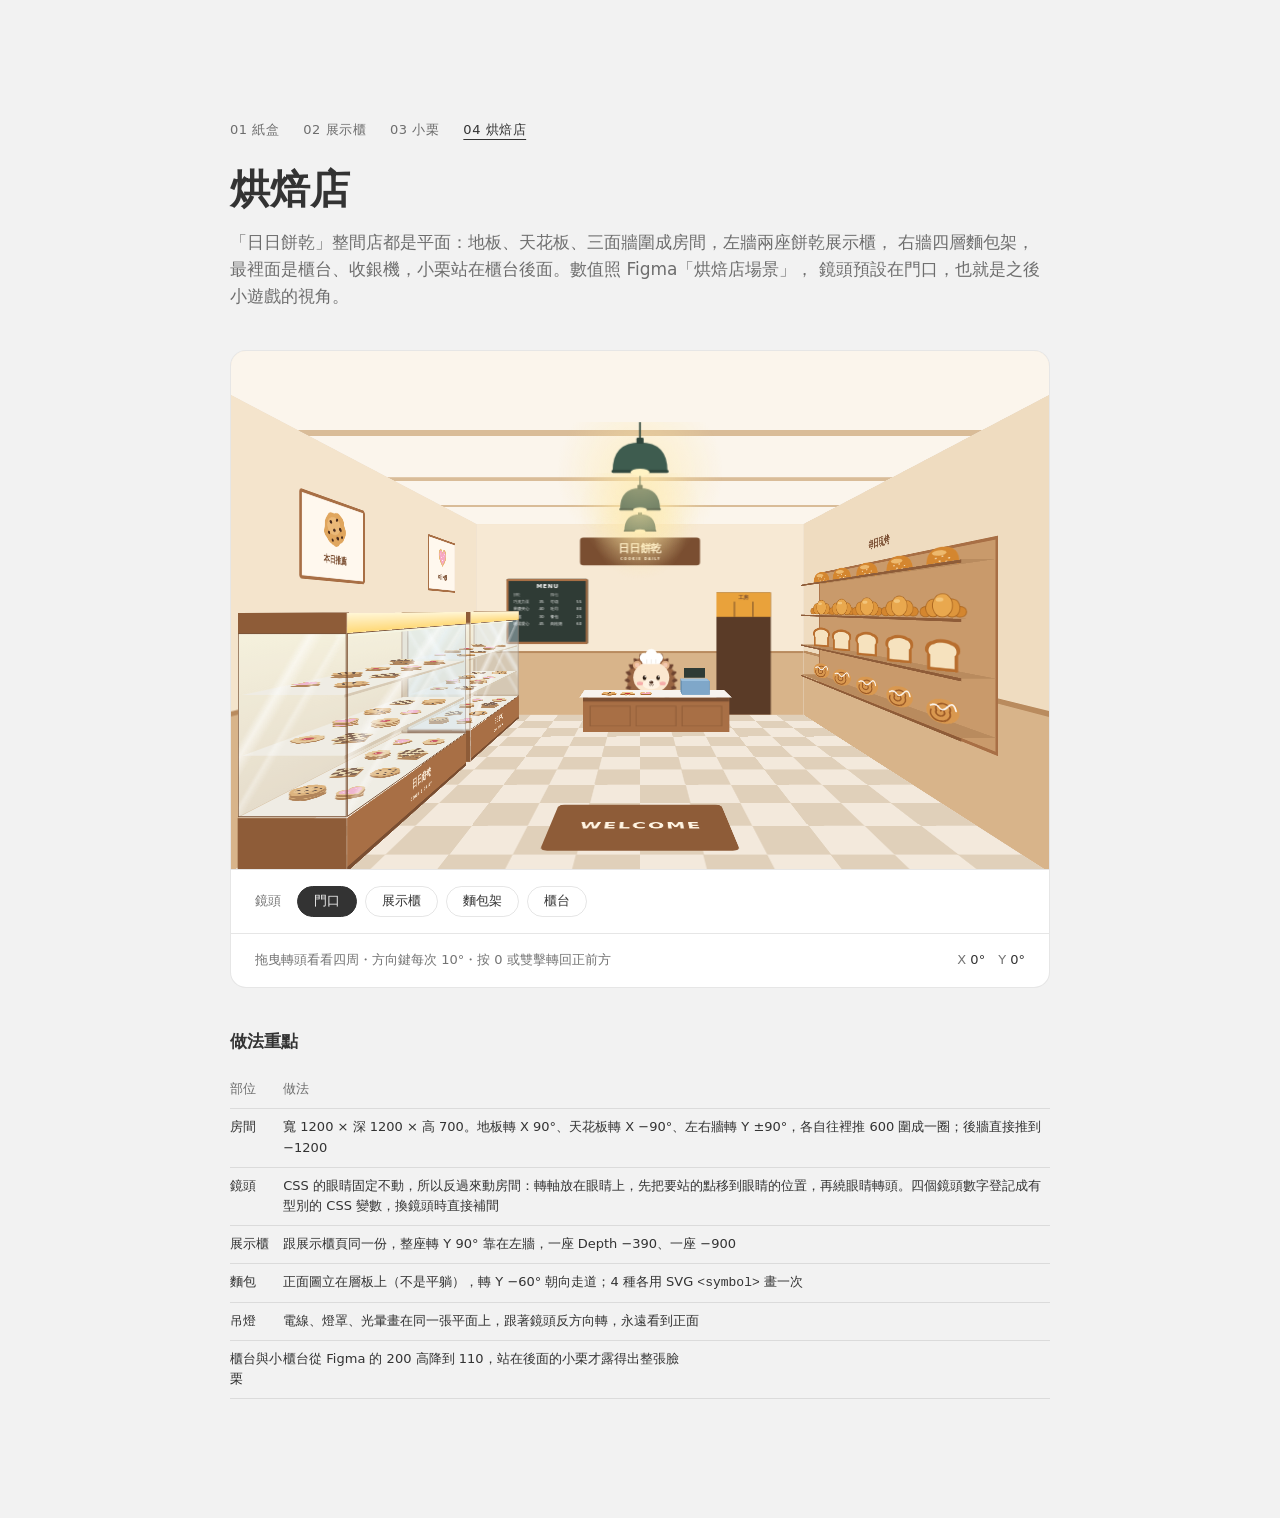
==== bakery.html @ 0f8b21fd "feat: 3D 實驗室第四個範例——烘焙店「日日餅乾」 整間店照 Figma「烘焙店場景」用平面圍成：左牆兩座餅乾展示櫃、右牆四層麵包架、 櫃台與收銀機，小栗站在櫃台後面。鏡頭可切換門口／展示櫃／麵" ====
<!doctype html>
<html lang="zh-Hant">
  <head>
    <meta charset="utf-8" />
    <meta name="viewport" content="width=device-width, initial-scale=1" />
    <meta name="robots" content="noindex" />
    <title>3D 實驗室｜烘焙店</title>
    <link rel="stylesheet" href="styles/tokens.css" />
    <link rel="stylesheet" href="styles/lab.css" />
    <link rel="stylesheet" href="styles/display-case.css" />
    <link rel="stylesheet" href="styles/hedgehog.css" />
    <link rel="stylesheet" href="styles/shop.css" />
    <!--
      順序有關係：props.js 準備好餅乾、麵包、展示櫃 → shop.js 蓋出整間店 →
      characters.js 把小栗長進櫃台後面的空殼 → rotate.js、controls.js 接手互動
    -->
    <script src="scripts/props.js" defer></script>
    <script src="scripts/shop.js" defer></script>
    <script src="scripts/characters.js" defer></script>
    <script src="scripts/rotate.js" defer></script>
    <script src="scripts/controls.js" defer></script>
  </head>
  <body>
    <main class="lab">
      <header>
        <nav class="lab__nav" aria-label="3D 實驗室範例">
          <a href="index.html">01 紙盒</a>
          <a href="display-case.html">02 展示櫃</a>
          <a href="hedgehog.html">03 小栗</a>
          <a href="bakery.html" aria-current="page">04 烘焙店</a>
        </nav>
        <h1 class="lab__title">烘焙店</h1>
        <p class="lab__lead">
          「日日餅乾」整間店都是平面：地板、天花板、三面牆圍成房間，左牆兩座餅乾展示櫃，
          右牆四層麵包架，最裡面是櫃台、收銀機，小栗站在櫃台後面。數值照 Figma「烘焙店場景」，
          鏡頭預設在門口，也就是之後小遊戲的視角。
        </p>
      </header>

      <section class="lab__demo" data-rotate-root>
        <div
          class="scene scene--shop"
          data-rotate-stage
          tabindex="0"
          role="group"
          aria-roledescription="3D 場景"
          aria-label="烘焙店日日餅乾 3D 場景"
          aria-describedby="shop-hint"
        >
          <div id="shop" class="shop" data-camera="door">
            <!-- 整間店由 scripts/shop.js 產生（遊戲頁共用同一份） -->
            <div class="shop__room" data-scene="bakery" data-rotate-target aria-hidden="true"></div>
          </div>
        </div>

        <div class="lab__controls">
          <div class="lab__control" role="group" aria-label="鏡頭" data-control="camera" data-control-target="#shop">
            <span class="lab__control-label" aria-hidden="true">鏡頭</span>
            <button type="button" data-value="door" aria-pressed="true">門口</button>
            <button type="button" data-value="cases" aria-pressed="false">展示櫃</button>
            <button type="button" data-value="bread" aria-pressed="false">麵包架</button>
            <button type="button" data-value="counter" aria-pressed="false">櫃台</button>
          </div>
        </div>

        <div class="lab__meta">
          <p id="shop-hint">拖曳轉頭看看四周・方向鍵每次 10°・按 0 或雙擊轉回正前方</p>
          <p class="lab__readout">X <output data-readout-x>0°</output>　Y <output data-readout-y>0°</output></p>
        </div>
      </section>

      <section class="lab__notes">
        <h2>做法重點</h2>
        <table>
          <thead>
            <tr><th>部位</th><th>做法</th></tr>
          </thead>
          <tbody>
            <tr><td>房間</td><td>寬 1200 × 深 1200 × 高 700。地板轉 X 90°、天花板轉 X −90°、左右牆轉 Y ±90°，各自往裡推 600 圍成一圈；後牆直接推到 −1200</td></tr>
            <tr><td>鏡頭</td><td>CSS 的眼睛固定不動，所以反過來動房間：轉軸放在眼睛上，先把要站的點移到眼睛的位置，再繞眼睛轉頭。四個鏡頭數字登記成有型別的 CSS 變數，換鏡頭時直接補間</td></tr>
            <tr><td>展示櫃</td><td>跟展示櫃頁同一份，整座轉 Y 90° 靠在左牆，一座 Depth −390、一座 −900</td></tr>
            <tr><td>麵包</td><td>正面圖立在層板上（不是平躺），轉 Y −60° 朝向走道；4 種各用 SVG <code>&lt;symbol&gt;</code> 畫一次</td></tr>
            <tr><td>吊燈</td><td>電線、燈罩、光暈畫在同一張平面上，跟著鏡頭反方向轉，永遠看到正面</td></tr>
            <tr><td>櫃台與小栗</td><td>櫃台從 Figma 的 200 高降到 110，站在後面的小栗才露得出整張臉</td></tr>
          </tbody>
        </table>
      </section>
    </main>
  </body>
</html>
---- styles/tokens.css ----
/*
  3D 實驗室的設計 token。寫法比照作品集的 src/styles/tokens.css：
  元件裡不寫死色碼或 px（border 的 1px 例外），全部從這裡引用，之後要搬進作品集時
  只需要把這一段併過去。
*/

:root {
  /* 頁面色彩（沿用作品集 light 主題的實測值） */
  --color-bg: #f2f2f2;
  --color-surface: #ffffff;
  --color-ink: #333333;
  --color-muted: rgba(0, 0, 0, 0.55);
  --color-border: rgba(51, 51, 51, 0.12);

  --font-sans:
    'Inter Variable', 'Inter', 'PingFang TC', 'Microsoft JhengHei', 'Noto Sans TC',
    ui-sans-serif, system-ui, sans-serif;
  --font-weight-regular: 400;
  --font-weight-bold: 700;
  --font-weight-black: 900;

  --font-size-h1: 40px;
  --font-size-body: 17px;
  --font-size-meta: 13px;

  --sp-1: 8px;
  --sp-2: 16px;
  --sp-3: 24px;
  --sp-5: 40px;
  --sp-7: 80px;
  --sp-8: 120px;

  --radius: 16px;
  --radius-pill: 999px;
  --content-width: 900px;
  --focus-ring: 2px;

  --motion-fast: 160ms;
  --motion-ease: cubic-bezier(0.16, 1, 0.3, 1);

  /* ---------- 3D 場景 ---------- */

  /* 舞台高度：要比盒子轉到任何角度時的投影都高，邊緣才不會切到盒子 */
  --stage-height: 560px;

  /*
    透視距離。數值取自 Figma「3D Transform 範例 ⑤」的 Perspective 800。
    跟著 --u 放大：盒子放大兩倍時透視距離也要放大兩倍，變形程度才會跟 Figma 一樣。
  */
  --scene-perspective: calc(var(--u) * 800);

  /* 預設傾斜角，取自 Figma「③ ④」的 X −20°、Y 35° */
  --box-tilt-x: -20deg;
  --box-tilt-y: 35deg;

  /*
    盒子的所有尺寸都以「Figma 的 1px」為單位：--u 乘上 Figma 裡量到的數字。
    Figma 的紙盒是 寬 90 × 高 140 × 厚 30，網頁上放大兩倍；768 以下改 1.5 倍。
    [需確認] 倍率是暫定值，改 --box-scale 一個值就會整個等比縮放。
  */
  --box-scale: 2;
  --u: calc(1px * var(--box-scale));
  --box-w: calc(var(--u) * 90);
  --box-h: calc(var(--u) * 140);
  --box-d: calc(var(--u) * 30);

  /* 盒子配色：物件本身的顏色，不隨深淺主題反轉（比照作品集的 --chat-* 手機模型） */
  --box-paper: #ffe8ca;
  --box-side: #f5d3a8;
  --box-lid: #f9ddb8;
  --box-ink: #3a2a1e;
  --box-sun: #f2994a;
  --box-band: #e2703a;
  --box-band-ink: #ffffff;
  --box-line: #c9a27e;

  /* ---------- 展示櫃（Figma「烘焙展示櫃」，櫃子 寬 480 × 深 160 × 高 380） ---------- */

  /*
    展示櫃自己的「Figma 1px」。櫃子比紙盒大很多，倍率跟紙盒分開。
    [需確認] 原本定 1.5 倍，實測加上透視後投影寬 798px、超出 818px 的舞台
    （靠近鏡頭的那一側被放大），所以桌面版改 1.25 倍；手機 0.6 倍。
  */
  --case-scale: 1.25;
  --cu: calc(1px * var(--case-scale));
  --case-stage-height: calc(var(--cu) * 520);
  /*
    從斜上方看，櫃子的投影整體會往下偏（前緣離鏡頭近、被放大），
    置中後底部會切到。往上挪 31（Figma 單位）抵銷，數值是實測投影中心的偏移量。
  */
  --case-offset-y: calc(var(--cu) * -31);
  --case-perspective: calc(var(--cu) * 900); /* Figma 的 Perspective 900 */
  --case-tilt-x: -15deg;
  --case-tilt-y: -25deg;
  --case-frame-width: calc(var(--cu) * 2); /* 玻璃的框，Figma 的 stroke 2 */

  --case-wood: #a86f45;
  --case-wood-dark: #8e5c38;
  --case-wood-deep: #7a4e31;
  --case-cream: #fff4e2;
  --case-shelf: #f8eedf;
  --case-shelf-edge: #d9c2a3;
  --case-wall-top: #fff3d6; /* 背板上緣較亮，模擬燈帶往下打的光 */
  --case-wall-bottom: #ebd9bf;
  --case-light-top: #fff6d6;
  --case-light-bottom: #ffd978;
  --case-led: #fff8dc;
  --case-frame: #7a5236;
  --case-glass: rgba(207, 232, 245, 0.22);
  --case-glass-shine: rgba(255, 255, 255, 0.55);
  --case-glass-shine-soft: rgba(255, 255, 255, 0.35);

  /* 餅乾（4 種）。[需確認] 配色是暫定值 */
  --cookie-edge: #a8692f; /* 墊在每片底下做厚度的深色剪影，4 種共用 */
  --cookie-dough: #e0a65e; /* 巧克力豆餅乾 */
  --cookie-dough-light: #ebb978;
  --cookie-chip: #4a2c1d;
  --cookie-butter: #ecc285; /* 果醬夾心 */
  --cookie-butter-dark: #dfa865;
  --cookie-jam: #c8323c;
  --cookie-jam-shine: rgba(255, 255, 255, 0.45);
  --cookie-checker-light: #f3d9a4; /* 棋盤餅乾 */
  --cookie-checker-dark: #6b4128;
  --cookie-sugar: #e9b97a; /* 糖霜愛心 */
  --cookie-icing: #f7a8c4;
  --cookie-icing-dot: #ffffff;

  /* ---------- 小栗（刺蝟店員，Figma「Hedgehog Baker」，200 × 260） ---------- */

  /*
    小栗自己的「Figma 1px」。之後放進烘焙店時角色要小很多，
    那一頁只要在容器上覆寫 --hu 就好，不用改這裡。[需確認] 1.5 倍／手機 1.1 倍
  */
  --hh-scale: 1.5;
  --hu: calc(1px * var(--hh-scale));
  --hh-stage-height: calc(var(--hu) * 360);
  --hh-perspective: calc(var(--hu) * 700); /* Figma 小栗展示用的 Perspective 700 */
  --hh-tilt-x: -8deg; /* 預設稍微側身，一打開就看得出分層 */
  --hh-tilt-y: 25deg;
  --hh-stage-top: #fbf6ef; /* 舞台用 Figma 小栗畫板的暖色漸層：白色廚師帽在純白底上會看不見 */
  --hh-stage-bottom: #eadccb;

  /* 走路：一步的時間、身體上下晃的高度、腳抬起的高度 */
  --hh-walk-duration: 420ms;
  --hh-bob: calc(var(--hu) * -6);
  --hh-step: -4px; /* 這個位移套在 SVG 裡的腳上，單位是 SVG 座標，會跟著 SVG 一起縮放 */

  --hh-spine-dark: #6e4430;
  --hh-spine: #9a6644;
  --hh-body: #ddae80;
  --hh-belly: #f6ddbf;
  --hh-foot: #6e4430;
  --hh-ear: #e3b38a;
  --hh-ear-inner: #f4c7ae;
  --hh-face: #fbe7cf;
  --hh-snout: #fff3e3;
  --hh-hat: #ffffff;
  --hh-hat-line: #e6ded3;
  --hh-eye: #2b1d14;
  --hh-eye-shine: #ffffff;
  --hh-blush: rgba(244, 163, 163, 0.85);
  --hh-nose: #4a2e1f;
  --hh-tongue: #f28b8b;
  --hh-sweat: #9ad3f5;
  --hh-apron: #e9a23b;
  --hh-pocket: #d18a26;
  --hh-baguette: #d9a05b;
  --hh-baguette-score: #b9773a;
  --hh-basket: #c8955b;
  --hh-basket-dark: #9e6b3a;
  --hh-shadow: rgba(0, 0, 0, 0.22);

  /* ---------- 麵包（Figma「Bread」4 種正面圖） ---------- */

  --bread-golden: #d4862f; /* 餐包、可頌兩端 */
  --bread-golden-mid: #de963c;
  --bread-golden-light: #e9a84e;
  --bread-line: #a9651f;
  --bread-shine: rgba(246, 205, 134, 0.8);
  --bread-roll-shine: rgba(243, 194, 122, 0.85);
  --bread-seed: #fff3d6;
  --bread-crust: #b86e2e; /* 吐司 */
  --bread-crumb: #f6e2be;
  --bread-cinnamon: #d9984f; /* 肉桂捲 */
  --bread-swirl: #9c5a26;
  --bread-icing: rgba(255, 255, 255, 0.9);

  /* ---------- 烘焙店（Figma「烘焙店場景」，房間 寬 1200 × 深 1200 × 高 700） ---------- */

  /*
    烘焙店的「Figma 1px」。整個取景框（Figma 的 Viewport，1200 × 760）永遠撐滿舞台寬度，
    所以直接用舞台寬度換算：100cqw ÷ 1200。舞台多寬場景就多大，手機也不用另外設倍率。
    （cqw 會在每個用到 --su 的元素上，以最近的 container——烘焙店的舞台——來算）
  */
  --su: calc(100cqw / 1200);

  /* 換鏡頭時移動的時間與曲線：慢進慢出，像走過去再轉頭 */
  --shop-cam-duration: 1200ms;
  --shop-cam-ease: cubic-bezier(0.65, 0, 0.35, 1);

  --shop-backdrop: #eadccb; /* 取景框底色（Figma Viewport 的填色） */
  --shop-floor: #f3e9dc;
  --shop-floor-tile: #e0d0ba;
  --shop-ceiling: #fbf5ec;
  --shop-beam: #d9bc98;
  --shop-wall-back: #f7e9d4;
  --shop-wall-left: #f4e4cc;
  --shop-wall-right: #efdcc0;
  --shop-wainscot: #d8b48a;
  --shop-trim: #b98b5e;
  --shop-sign: var(--case-wood-deep);
  --shop-sign-ink: var(--case-cream);
  --shop-board: #2f3b35; /* 黑板菜單 */
  --shop-board-frame: var(--case-wood);
  --shop-chalk: #ffffff;
  --shop-chalk-muted: rgba(255, 255, 255, 0.6);
  --shop-door: #5a3b27; /* 工房入口 */
  --shop-noren: var(--hh-apron);
  --shop-noren-ink: var(--case-wood-deep);
  --shop-poster: #fff8ee;
  --shop-poster-frame: var(--case-wood);
  --shop-poster-ink: var(--case-wood-deep);
  --shop-rack: #c99a6b; /* 麵包層架的背板 */
  --shop-rack-frame: var(--case-wood);
  --shop-rack-ink: var(--case-wood-deep);
  --shop-shelf: #b98b5e;
  --shop-shelf-edge: var(--case-wood-dark);
  --shop-counter: var(--case-wood);
  --shop-counter-lip: var(--case-wood-deep);
  --shop-counter-side: var(--case-wood-dark);
  --shop-counter-top: #f7f3ee;
  --shop-register: #7fa7c9;
  --shop-register-top: #9cc0dd;
  --shop-register-side: #6a93b5;
  --shop-screen: #2f3b35;
  --shop-tray: #ffffff;
  --shop-mat: var(--case-wood-dark);
  --shop-mat-ink: var(--case-cream);
  --shop-lamp-cord: #2f463c;
  --shop-lamp-shade: #3e5c4f;
  --shop-lamp-bulb: #fff3c4;
  --shop-lamp-glow: rgba(255, 233, 168, 0.55);
}

/* 斷點沿用作品集的三個：375 / 768 / 1200 */
@media (max-width: 767px) {
  :root {
    --box-scale: 1.5;
    --case-scale: 0.6;
    --hh-scale: 1.1;
    --stage-height: 440px;
    --font-size-h1: 28px;
  }
}

@media (prefers-color-scheme: dark) {
  :root {
    --color-bg: #18181a;
    --color-surface: #222225;
    --color-ink: #f2f2f2;
    --color-muted: rgba(242, 242, 242, 0.6);
    --color-border: rgba(242, 242, 242, 0.14);
  }
}
---- styles/lab.css ----
/* 實驗頁本身的版面。3D 物件的樣式在各自的檔案（box.css …），這裡只管頁面。 */

*,
*::before,
*::after {
  box-sizing: border-box;
}

body {
  margin: 0;
  background: var(--color-bg);
  color: var(--color-ink);
  font-family: var(--font-sans);
  font-size: var(--font-size-body);
  font-weight: var(--font-weight-regular);
  line-height: 1.6;
}

.lab {
  max-width: var(--content-width);
  margin: 0 auto;
  padding: var(--sp-7) var(--sp-3);
  display: grid;
  gap: var(--sp-5);
}

@media (min-width: 768px) {
  .lab {
    padding: var(--sp-8) var(--sp-5);
  }
}

/* 頁首的範例切換。每個範例各一頁，靠這一排互相跳轉 */
.lab__nav {
  display: flex;
  flex-wrap: wrap;
  gap: var(--sp-1) var(--sp-3);
  margin-bottom: var(--sp-3);
  font-size: var(--font-size-meta);
  letter-spacing: 0.04em;
}

.lab__nav a {
  color: var(--color-muted);
  text-decoration: none;
  transition: color var(--motion-fast) var(--motion-ease);
}

.lab__nav a:hover {
  color: var(--color-ink);
}

.lab__nav a[aria-current='page'] {
  color: var(--color-ink);
  text-decoration: underline;
  text-underline-offset: 0.35em;
}

/* 放 SVG <symbol> 定義的容器：本身不佔版面也不顯示 */
.lab__defs {
  position: absolute;
  width: 0;
  height: 0;
  overflow: hidden;
}

.lab__title {
  margin: var(--sp-1) 0 var(--sp-2);
  font-size: var(--font-size-h1);
  font-weight: var(--font-weight-bold);
  line-height: 1.2;
}

.lab__lead {
  margin: 0;
  color: var(--color-muted);
}

.lab__demo {
  background: var(--color-surface);
  border: 1px solid var(--color-border);
  border-radius: var(--radius);
  overflow: hidden;
}

/* 舞台要能拖曳：游標提示、關掉觸控捲動與選字，否則手機上一拖就捲走頁面 */
.lab__demo .scene {
  cursor: grab;
  touch-action: none;
  user-select: none;
  -webkit-user-select: none;
  outline: none;
}
.lab__demo .scene.is-dragging {
  cursor: grabbing;
}
.lab__demo .scene:focus-visible {
  box-shadow: inset 0 0 0 var(--focus-ring) var(--color-ink);
}

/* 展示頁的狀態切換（表情、走路、手上拿的東西…），一組是一排藥丸形按鈕 */
.lab__controls {
  display: flex;
  flex-wrap: wrap;
  gap: var(--sp-2) var(--sp-3);
  padding: var(--sp-2) var(--sp-3);
  border-top: 1px solid var(--color-border);
}

.lab__control {
  display: flex;
  flex-wrap: wrap;
  align-items: center;
  gap: var(--sp-1);
}

.lab__control-label {
  margin-right: var(--sp-1);
  color: var(--color-muted);
  font-size: var(--font-size-meta);
}

.lab__control button {
  padding: calc(var(--sp-1) / 2) var(--sp-2);
  border: 1px solid var(--color-border);
  border-radius: var(--radius-pill);
  background: transparent;
  color: var(--color-ink);
  font: inherit;
  font-size: var(--font-size-meta);
  cursor: pointer;
  transition:
    background-color var(--motion-fast) var(--motion-ease),
    color var(--motion-fast) var(--motion-ease);
}

.lab__control button[aria-pressed='true'] {
  border-color: var(--color-ink);
  background: var(--color-ink);
  color: var(--color-bg);
}

.lab__control button:focus-visible {
  outline: var(--focus-ring) solid var(--color-ink);
  outline-offset: var(--focus-ring);
}

.lab__meta {
  display: flex;
  flex-wrap: wrap;
  justify-content: space-between;
  gap: var(--sp-1) var(--sp-3);
  padding: var(--sp-2) var(--sp-3);
  border-top: 1px solid var(--color-border);
  color: var(--color-muted);
  font-size: var(--font-size-meta);
}

.lab__meta p {
  margin: 0;
}

.lab__readout output {
  color: var(--color-ink);
  font-variant-numeric: tabular-nums;
}

.lab__notes h2 {
  margin: 0 0 var(--sp-2);
  font-size: var(--font-size-body);
  font-weight: var(--font-weight-bold);
}

.lab__notes table {
  width: 100%;
  border-collapse: collapse;
  font-size: var(--font-size-meta);
}

.lab__notes th,
.lab__notes td {
  padding: var(--sp-1) 0;
  border-bottom: 1px solid var(--color-border);
  text-align: left;
  vertical-align: top;
}

.lab__notes th {
  color: var(--color-muted);
  font-weight: var(--font-weight-regular);
}

.lab__notes code {
  font-size: var(--font-size-meta);
}
---- styles/display-case.css ----
/*
  餅乾展示櫃。結構照 Figma「烘焙展示櫃」：
    .scene--case ＝ 展示櫃頁的舞台，外層加 Perspective 900 的 frame（放進烘焙店時不用這一層）
    .case   ＝ 「Display Case」frame（preserve-3d），整體轉 X −15°、Y −25°
    .part   ＝ 櫃子的每一片平面
    .cookie ＝ 每個位置的餅乾（俯視圖整片轉 X 90° 平躺，底下墊同形狀的剪影做厚度，可以疊成一疊）

  每一片的 --l / --t / --w / --h 就是 Figma 裡那個圖層的 x / y / 寬 / 高，
  transform 也是照抄 Figma 的 3D transform（translateZ → rotateX → rotateY）。
  所有數字都乘上 --cu（展示櫃的「Figma 1px」），改 --case-scale 就整個等比縮放。
  櫃子裡的 HTML 由 scripts/props.js 產生。
*/

.scene--case {
  height: var(--case-stage-height);
  display: grid;
  place-items: center;
  perspective: var(--case-perspective);
}

.case {
  --tilt-x: var(--case-tilt-x);
  --tilt-y: var(--case-tilt-y);
  --rx: var(--tilt-x);
  --ry: var(--tilt-y);
  position: relative;
  width: calc(var(--cu) * 480);
  height: calc(var(--cu) * 380);
  transform-style: preserve-3d;
  transform: rotateX(var(--rx)) rotateY(var(--ry));
  /* translate 會在 transform 之後套用，等於把轉好的整座櫃子往上挪，不影響旋轉中心 */
  translate: 0 var(--case-offset-y);
}

.case.is-settling {
  transition: transform var(--motion-fast) var(--motion-ease);
}

@media (prefers-reduced-motion: reduce) {
  .case.is-settling {
    transition: none;
  }
}

.part {
  position: absolute;
  left: calc(var(--cu) * var(--l, 0));
  top: calc(var(--cu) * var(--t, 0));
  width: calc(var(--cu) * var(--w));
  height: calc(var(--cu) * var(--h));
  margin: 0;
}

/* ---------- 背板 ---------- */

.case__back {
  --t: 30;
  --w: 480;
  --h: 270;
  background: linear-gradient(var(--case-wall-top), var(--case-wall-bottom));
  transform: translateZ(calc(var(--cu) * -80));
}

/* ---------- 底座（頂面就是第 1 層層板） ---------- */

.case__base-top {
  --t: 220;
  --w: 480;
  --h: 160;
  background: var(--case-shelf);
  transform: rotateX(90deg);
}

.case__base-left,
.case__base-right {
  --t: 300;
  --w: 160;
  --h: 80;
  background: var(--case-wood-dark);
}
.case__base-left {
  --l: -80;
  transform: rotateY(-90deg);
}
.case__base-right {
  --l: 400;
  transform: rotateY(90deg);
}

.case__base-front {
  --t: 300;
  --w: 480;
  --h: 80;
  overflow: hidden;
  background: var(--case-wood);
  color: var(--case-cream);
  text-align: center;
  transform: translateZ(calc(var(--cu) * 80));
}

.case__name {
  position: absolute;
  left: 0;
  right: 0;
  top: calc(var(--cu) * 12);
  margin: 0;
  font-size: calc(var(--cu) * 20);
  font-weight: var(--font-weight-bold);
  line-height: 1.45;
}

.case__name--latin {
  top: calc(var(--cu) * 46);
  font-size: calc(var(--cu) * 9);
  letter-spacing: 0.2em;
}

.case__kick {
  position: absolute;
  left: 0;
  right: 0;
  bottom: 0;
  height: calc(var(--cu) * 8);
  background: var(--case-wood-deep);
}

/* ---------- 第 2、3 層層板（比櫃子窄一點、淺一點，才不會貼到玻璃） ---------- */

.case__shelf {
  --l: 2;
  --w: 476;
  --h: 150;
  background: var(--case-shelf);
  transform: rotateX(90deg);
}
.case__shelf--2 {
  --t: 135;
}
.case__shelf--3 {
  --t: 45;
}

/* 層板前緣：一條 5 高的邊，做出板子的厚度 */
.case__shelf-edge {
  --l: 2;
  --w: 476;
  --h: 5;
  background: var(--case-shelf-edge);
  transform: translateZ(calc(var(--cu) * 75));
}
.case__shelf-edge--2 {
  --t: 210;
}
.case__shelf-edge--3 {
  --t: 120;
}

/* ---------- 玻璃（前板與兩片側板共用，等於 Figma 的 Glass Panel component） ---------- */

.case__glass {
  box-sizing: border-box;
  border: var(--case-frame-width) solid var(--case-frame);
  /* 兩道斜向反光疊在半透明底色上。玻璃從內外都看得到，所以不關背面 */
  background:
    linear-gradient(
      to bottom right,
      transparent 30%,
      var(--case-glass-shine) 34%,
      transparent 40%,
      transparent 46%,
      var(--case-glass-shine-soft) 48%,
      transparent 52%
    ),
    var(--case-glass);
}
.case__glass--left,
.case__glass--right {
  --t: 30;
  --w: 160;
  --h: 270;
}
.case__glass--left {
  --l: -80;
  transform: rotateY(-90deg);
}
.case__glass--right {
  --l: 400;
  transform: rotateY(90deg);
}
.case__glass--front {
  --t: 30;
  --w: 480;
  --h: 270;
  transform: translateZ(calc(var(--cu) * 80));
}

/* ---------- 頂蓋與燈帶 ---------- */

.case__roof {
  --t: -80;
  --w: 480;
  --h: 160;
  background: var(--case-wood-deep);
  transform: rotateX(90deg);
}

.case__roof-left,
.case__roof-right {
  --w: 160;
  --h: 30;
  background: var(--case-wood-dark);
}
.case__roof-left {
  --l: -80;
  transform: rotateY(-90deg);
}
.case__roof-right {
  --l: 400;
  transform: rotateY(90deg);
}

.case__light {
  --w: 480;
  --h: 30;
  background: linear-gradient(var(--case-light-top), var(--case-light-bottom));
  transform: translateZ(calc(var(--cu) * 80));
}

.case__led {
  --l: 5;
  --t: 32;
  --w: 470;
  --h: 4;
  background: var(--case-led);
  transform: translateZ(calc(var(--cu) * 60));
}

/* ---------- 餅乾 ---------- */

/*
  每個位置在 HTML 上用 --x / --y / --z 指定（＝ Figma 裡 instance 的擺放位置）：
  --x 是第幾欄的中心，--y 是層板高度，--z 是前排（+36）或後排（−36）。
  外層只負責前後推（translateZ）；裡面每一片餅乾都是兩張圖，各自轉 X 90° 平躺：
    .cookie__edge  同形狀的深色剪影，墊在底下，從斜上方看會在前緣露出一圈，做出厚度
    .cookie__top   餅乾的俯視圖
  疊成一疊時，每一片用 --k（第幾片，從 0 開始）往上墊 3，再用 --r 繞垂直軸轉一點、
  --dx 錯開一點，看起來是隨手疊的，而不是同一張圖複製三次。
*/
.cookie {
  position: absolute;
  left: calc(var(--cu) * (var(--x) - 27));
  top: calc(var(--cu) * (var(--y) - 27));
  width: calc(var(--cu) * 54);
  height: calc(var(--cu) * 54);
  transform-style: preserve-3d;
  transform: translateZ(calc(var(--cu) * var(--z)));
}

.cookie svg {
  position: absolute;
  left: calc(var(--cu) * var(--dx, 0));
  display: block;
  width: calc(var(--cu) * 54);
  height: calc(var(--cu) * 54);
  overflow: visible;
  /* 先在自己的平面裡轉 --r（等於平躺後繞垂直軸轉），再轉 X 90° 躺下 */
  transform: rotateX(90deg) rotateZ(calc(var(--r, 0) * 1deg));
}

/* 頂面離層板 3 × (k + 1)；剪影在這一片的底部，比頂面低 2.5，剛好浮在下面那片上方 */
.cookie__top {
  top: calc(var(--cu) * (-3 * var(--k, 0) - 3));
}

.cookie__edge {
  top: calc(var(--cu) * (-3 * var(--k, 0) - 0.5));
}
---- styles/hedgehog.css ----
/*
  小栗（刺蝟店員）。分層紙偶，結構照 Figma「Hedgehog Baker」：
    .hedgehog          被轉的元素（preserve-3d），整體角度用 --rx / --ry
    .hedgehog__shadow  腳下的影子，平躺在地上，不跟著身體上下晃
    .hedgehog__rig     身體本體；走路時整個上下晃、左右擺
    .hh-layer          6 層平面，每層用 --depth 前後錯開（Figma 的 Depth）：
                         背刺 −30、身體 −14、頭 0、廚師帽 +4、五官 +6、圍裙和手 +18

  狀態全部用 data 屬性切換，遊戲那一頁直接改屬性就好：
    data-expression  normal（平常）／happy（開心）／flustered（慌張）
    data-walking     true 時走路
    data-carry       basket（提籃子）／baguette（拿法棍）

  尺寸以 --hu（小栗的「Figma 1px」）為單位，放進不同場景時在容器上覆寫 --hu 即可。
  圖層的 SVG 由 scripts/characters.js 產生。
*/

.hedgehog {
  --tilt-x: var(--hh-tilt-x);
  --tilt-y: var(--hh-tilt-y);
  --rx: var(--tilt-x);
  --ry: var(--tilt-y);
  position: relative;
  width: calc(var(--hu) * 200);
  height: calc(var(--hu) * 260);
  transform-style: preserve-3d;
  transform: rotateX(var(--rx)) rotateY(var(--ry));
}

.hedgehog.is-settling {
  transition: transform var(--motion-fast) var(--motion-ease);
}

.hedgehog__rig {
  position: absolute;
  inset: 0;
  transform-style: preserve-3d;
  /* 左右擺的支點在腳底，擺起來像在走路，而不是整隻在空中晃 */
  transform-origin: 50% 95%;
}

.hh-layer {
  position: absolute;
  top: 0;
  left: 0;
  width: 100%;
  height: 100%;
  overflow: visible;
  transform: translateZ(calc(var(--hu) * var(--depth)));
}

.hedgehog__shadow {
  position: absolute;
  left: calc(var(--hu) * 30);
  top: calc(var(--hu) * 225);
  width: calc(var(--hu) * 140);
  height: calc(var(--hu) * 50);
  border-radius: 50%;
  background: radial-gradient(closest-side, var(--hh-shadow), transparent);
  /* 中心對齊腳底（Figma 座標 y 250），轉 X 90° 平躺在地上 */
  transform: rotateX(90deg);
}

/* ---------- 表情：五官那一層裡有三組，一次只顯示一組 ---------- */

.hedgehog [data-face] {
  display: none;
}
.hedgehog[data-expression='normal'] [data-face='normal'],
.hedgehog[data-expression='happy'] [data-face='happy'],
.hedgehog[data-expression='flustered'] [data-face='flustered'] {
  display: inline;
}

/* ---------- 手上拿的東西：籃子（遊戲用）或法棍（Figma 原版） ---------- */

.hedgehog [data-carry-item] {
  display: none;
}
.hedgehog[data-carry='basket'] [data-carry-item='basket'],
.hedgehog[data-carry='baguette'] [data-carry-item='baguette'] {
  display: inline;
}

/* ---------- 走路：身體上下晃＋左右擺，兩隻腳輪流抬起 ---------- */

.hedgehog[data-walking='true'] .hedgehog__rig {
  animation: hh-bob var(--hh-walk-duration) ease-in-out infinite;
}

.hedgehog[data-walking='true'] .hh-foot {
  animation: hh-step var(--hh-walk-duration) ease-in-out infinite;
}

.hedgehog[data-walking='true'] .hh-foot--r {
  animation-delay: calc(var(--hh-walk-duration) / -2);
}

@keyframes hh-bob {
  0%,
  50%,
  100% {
    translate: 0 0;
    rotate: 0deg;
  }
  25% {
    translate: 0 var(--hh-bob);
    rotate: -2deg;
  }
  75% {
    translate: 0 var(--hh-bob);
    rotate: 2deg;
  }
}

@keyframes hh-step {
  0%,
  100% {
    translate: 0 0;
  }
  50% {
    translate: 0 var(--hh-step);
  }
}

@media (prefers-reduced-motion: reduce) {
  .hedgehog[data-walking='true'] .hedgehog__rig,
  .hedgehog[data-walking='true'] .hh-foot {
    animation: none;
  }
  .hedgehog.is-settling {
    transition: none;
  }
}

/* ---------- 小栗展示頁的舞台 ---------- */

.scene--hedgehog {
  height: var(--hh-stage-height);
  display: grid;
  place-items: center;
  perspective: var(--hh-perspective);
  background: linear-gradient(var(--hh-stage-top), var(--hh-stage-bottom));
}
---- styles/shop.css ----
/*
  烘焙店「日日餅乾」。結構照 Figma「烘焙店場景」：
    .scene--shop  舞台。設成 container，裡面才能用 --su（舞台寬 ÷ 1200）當單位
    .shop         取景框（Figma 的 Viewport，1200 × 760），加 Perspective 700；data-camera 切換鏡頭
    .shop__room   房間（Figma 的 Room，preserve-3d）。鏡頭的位置和方向都換算成這一層的 transform
    .shop__part   房間裡的每一片平面：--l / --t / --w / --h 是 Figma 的 x / y / 寬 / 高，
                  --tz / --ax / --ay 是 Figma 的 Depth 與 X / Y 旋轉
    .shop__deco   平面上的裝飾（招牌、海報…），只有位置，沒有 3D
  所有數字都乘上 --su。HTML 由 scripts/shop.js 產生。
*/

/*
  擺放用的變數不往下繼承：展示櫃、小栗也是房間裡的 .shop__part，
  它們裡面的零件如果沒寫 --l，不能撿到外層櫃子自己的擺放位置。
*/
@property --l {
  syntax: '<number>';
  inherits: false;
  initial-value: 0;
}
@property --t {
  syntax: '<number>';
  inherits: false;
  initial-value: 0;
}
@property --w {
  syntax: '<number>';
  inherits: false;
  initial-value: 0;
}
@property --h {
  syntax: '<number>';
  inherits: false;
  initial-value: 0;
}
@property --tz {
  syntax: '<number>';
  inherits: false;
  initial-value: 0;
}
@property --ax {
  syntax: '<number>';
  inherits: false;
  initial-value: 0;
}
@property --ay {
  syntax: '<number>';
  inherits: false;
  initial-value: 0;
}

/*
  鏡頭：眼睛在房間裡的位置（Figma 單位）與左右轉頭的角度。
  登記成有型別的變數，換鏡頭時才能直接補間這四個數字——房間的 transform、
  吊燈轉向鏡頭的角度都是從這四個數字算出來的，會一起跟著動。
*/
@property --cam-x {
  syntax: '<number>';
  inherits: true;
  initial-value: 600;
}
@property --cam-y {
  syntax: '<number>';
  inherits: true;
  initial-value: 315;
}
@property --cam-z {
  syntax: '<number>';
  inherits: true;
  initial-value: 550;
}
@property --cam-yaw {
  syntax: '<angle>';
  inherits: true;
  initial-value: 0deg;
}

.scene--shop {
  container-type: inline-size;
  background: var(--shop-backdrop);
}

.shop {
  /*
    放進來的展示櫃、小栗改用烘焙店的單位。用到這兩個單位的 token 也要在這裡重算，
    因為 :root 上的值已經用各自展示頁的倍率算好了。
  */
  --cu: var(--su);
  --hu: var(--su);
  --case-frame-width: calc(var(--cu) * 2);
  --hh-bob: calc(var(--hu) * -6);

  position: relative;
  height: calc(var(--su) * 760);
  overflow: hidden;
  perspective: calc(var(--su) * 700); /* Figma Viewport 的 Perspective 700 */
  transition:
    --cam-x var(--shop-cam-duration) var(--shop-cam-ease),
    --cam-y var(--shop-cam-duration) var(--shop-cam-ease),
    --cam-z var(--shop-cam-duration) var(--shop-cam-ease),
    --cam-yaw var(--shop-cam-duration) var(--shop-cam-ease);
}

/*
  鏡頭位置。門口＝Figma 的視角：Room 往鏡頭推 150，等於眼睛站在門外 550 的地方。
  [需確認] 另外三個是為了看清楚各區、實測調出來的，之後遊戲開始前的導覽會照這個順序走一遍。
*/
.shop[data-camera='cases'] {
  --cam-x: 700;
  --cam-y: 330;
  --cam-z: 150;
  --cam-yaw: -36deg;
}
.shop[data-camera='bread'] {
  --cam-x: 500;
  --cam-y: 330;
  --cam-z: 150;
  --cam-yaw: 40deg;
}
.shop[data-camera='counter'] {
  --cam-x: 640;
  --cam-y: 380;
  --cam-z: -350;
  --cam-yaw: 0deg;
}

@media (prefers-reduced-motion: reduce) {
  .shop {
    transition: none;
  }
}

/*
  房間。CSS 的眼睛固定在取景框中心正前方 700（perspective），所以「移動鏡頭」其實是反過來移動房間：
  把房間的轉軸（transform-origin）放在眼睛上，先把「鏡頭要站的點」平移到眼睛的位置，再繞著眼睛轉頭。
  眼睛在房間座標裡是 (600, 315, 700)：取景框中心 (600, 380) 扣掉房間往下的 65。
  --rx / --ry 是拖曳的角度（scripts/rotate.js 改的）。轉頭的方向跟拖曳相反，
  畫面才會跟著手指走（像街景：往左拖，看到右邊的東西）。
*/
.shop__room {
  --tilt-x: 0deg;
  --tilt-y: 0deg;
  --rx: var(--tilt-x);
  --ry: var(--tilt-y);
  position: absolute;
  left: 0;
  top: calc(var(--su) * 65);
  width: calc(var(--su) * 1200);
  height: calc(var(--su) * 700);
  transform-style: preserve-3d;
  transform-origin: calc(var(--su) * 600) calc(var(--su) * 315) calc(var(--su) * 700);
  transform: rotateX(calc(-1 * var(--rx))) rotateY(calc(var(--cam-yaw) - var(--ry)))
    translate3d(
      calc(var(--su) * (600 - var(--cam-x))),
      calc(var(--su) * (315 - var(--cam-y))),
      calc(var(--su) * (700 - var(--cam-z)))
    );
}

.shop__part,
.shop__deco {
  position: absolute;
  left: calc(var(--su) * var(--l));
  top: calc(var(--su) * var(--t));
  width: calc(var(--su) * var(--w));
  height: calc(var(--su) * var(--h));
  margin: 0;
}

/* 跟 Figma 的 3D transform 同一個順序：Depth → X 旋轉 → Y 旋轉 */
.shop__part {
  translate: none; /* 展示櫃頁替櫃子往上挪的 translate，放進店裡不需要 */
  transform: translateZ(calc(var(--su) * var(--tz))) rotateX(calc(var(--ax) * 1deg)) rotateY(calc(var(--ay) * 1deg));
}

.shop__part p,
.shop__deco p {
  margin: 0;
}

/* ---------- 地板、天花板、牆 ---------- */

/* 100 × 100 的磁磚，深淺交錯；左上角那一格是淺的，跟 Figma 一樣 */
.shop__floor {
  background: repeating-conic-gradient(var(--shop-floor-tile) 0 25%, var(--shop-floor) 0 50%) 0 0 /
    calc(var(--su) * 200) calc(var(--su) * 200);
}

/* 三根 30 寬的樑，中心在 300、600、900 */
.shop__ceiling {
  background: linear-gradient(
    var(--shop-ceiling) calc(var(--su) * 285),
    var(--shop-beam) 0 calc(var(--su) * 315),
    var(--shop-ceiling) 0 calc(var(--su) * 585),
    var(--shop-beam) 0 calc(var(--su) * 615),
    var(--shop-ceiling) 0 calc(var(--su) * 885),
    var(--shop-beam) 0 calc(var(--su) * 915),
    var(--shop-ceiling) 0
  );
}

/* 牆的下半截是護牆板，交界處一條 8 高的飾條 */
.shop__wall {
  overflow: hidden;
  background: linear-gradient(
    var(--wall) calc(var(--su) * 464),
    var(--shop-trim) 0 calc(var(--su) * 472),
    var(--shop-wainscot) 0
  );
}
.shop__wall--back {
  --wall: var(--shop-wall-back);
}
.shop__wall--left {
  --wall: var(--shop-wall-left);
}
.shop__wall--right {
  --wall: var(--shop-wall-right);
}

/* ---------- 後牆 ---------- */

.shop__sign {
  border-radius: calc(var(--su) * 12);
  background: var(--shop-sign);
  color: var(--shop-sign-ink);
  font-weight: var(--font-weight-bold);
  text-align: center;
}

.shop__sign-name,
.shop__sign-latin {
  position: absolute;
  left: 0;
  right: 0;
}

.shop__sign-name {
  top: calc(var(--su) * 10);
  font-size: calc(var(--su) * 40);
  line-height: 1.45;
}

/* letter-spacing 會在最後一個字後面多留一格，用 text-indent 補在前面，字才會置中 */
.shop__sign-latin {
  top: calc(var(--su) * 70);
  font-size: calc(var(--su) * 13);
  line-height: 1.2;
  letter-spacing: 0.3em;
  text-indent: 0.3em;
}

/* 黑板菜單：外框用 inset 陰影畫，跟 Figma 的 stroke inside 一樣不會把內容往內推 */
.shop__menu {
  box-sizing: border-box;
  display: flex;
  flex-direction: column;
  align-items: center;
  padding: calc(var(--su) * 14) calc(var(--su) * 24) 0;
  border-radius: calc(var(--su) * 6);
  background: var(--shop-board);
  box-shadow: inset 0 0 0 calc(var(--su) * 8) var(--shop-board-frame);
  color: var(--shop-chalk);
}

.shop__menu-title {
  font-size: calc(var(--su) * 22);
  font-weight: var(--font-weight-bold);
  line-height: 1.3;
  letter-spacing: 0.1em;
  text-indent: 0.1em;
}

.shop__menu-cols {
  display: grid;
  grid-template-columns: 1fr 1fr;
  column-gap: calc(var(--su) * 24);
  width: 100%;
  margin-top: calc(var(--su) * 10);
}

.shop__menu-head {
  margin-bottom: calc(var(--su) * 4);
  color: var(--shop-chalk-muted);
  font-size: calc(var(--su) * 13);
  line-height: 1.45;
}

.shop__menu-row {
  display: flex;
  justify-content: space-between;
  font-size: calc(var(--su) * 15);
  line-height: 1.8;
  font-variant-numeric: tabular-nums;
}

.shop__door {
  background: var(--shop-door);
}

.shop__noren {
  background: var(--shop-noren);
}

.shop__noren-slit {
  background: var(--shop-door);
}

.shop__noren-text {
  position: absolute;
  top: calc(var(--su) * 4);
  left: 0;
  right: 0;
  color: var(--shop-noren-ink);
  font-size: calc(var(--su) * 20);
  font-weight: var(--font-weight-bold);
  line-height: 1.45;
  text-align: center;
}

/* ---------- 左牆的海報 ---------- */

.shop__poster {
  border-radius: calc(var(--su) * 6);
  background: var(--shop-poster);
  box-shadow: inset 0 0 0 calc(var(--su) * 6) var(--shop-poster-frame);
}

.shop__poster-art svg,
.shop__bread svg,
.shop__lamp-shade svg {
  display: block;
  width: 100%;
  height: 100%;
  overflow: visible;
}

.shop__poster-text {
  position: absolute;
  top: calc(var(--su) * 106);
  left: 0;
  right: 0;
  color: var(--shop-poster-ink);
  font-size: calc(var(--su) * 18);
  font-weight: var(--font-weight-bold);
  line-height: 1.45;
  text-align: center;
}

/* ---------- 右牆的麵包層架 ---------- */

.shop__rack {
  background: var(--shop-rack);
  box-shadow: inset 0 0 0 calc(var(--su) * 6) var(--shop-rack-frame);
}

.shop__rack-title {
  color: var(--shop-rack-ink);
  font-size: calc(var(--su) * 26);
  font-weight: var(--font-weight-bold);
  line-height: 1.45;
  text-align: center;
}

.shop__shelf {
  background: var(--shop-shelf);
}

.shop__shelf-edge {
  background: var(--shop-shelf-edge);
}

/* ---------- 櫃台、收銀機、托盤 ---------- */

.shop__counter-front {
  background: var(--shop-counter);
}

.shop__counter-lip {
  background: var(--shop-counter-lip);
}

.shop__counter-panel {
  box-shadow: inset 0 0 0 calc(var(--su) * 3) var(--shop-counter-side);
}

.shop__counter-top {
  background: var(--shop-counter-top);
}

.shop__counter-side {
  background: var(--shop-counter-side);
}

.shop__register-front {
  background: var(--shop-register);
}

.shop__register-top {
  background: var(--shop-register-top);
}

.shop__register-side {
  background: var(--shop-register-side);
}

.shop__register-screen {
  background: var(--shop-screen);
}

.shop__tray {
  background: var(--shop-tray);
}

/* ---------- 吊燈：繞 Y 轉回鏡頭的方向，不管鏡頭怎麼轉都看到正面 ---------- */

.shop__lamp {
  transform: translateZ(calc(var(--su) * var(--tz))) rotateY(calc(var(--ry) - var(--cam-yaw)));
}

.shop__lamp-glow {
  border-radius: 50%;
  background: radial-gradient(closest-side, var(--shop-lamp-glow), transparent);
}

.shop__lamp-cord {
  background: var(--shop-lamp-cord);
}

/* ---------- 門口的地墊 ---------- */

.shop__mat {
  display: grid;
  place-items: center;
  border-radius: calc(var(--su) * 12);
  background: var(--shop-mat);
  color: var(--shop-mat-ink);
  font-size: calc(var(--su) * 34);
  font-weight: var(--font-weight-bold);
  letter-spacing: 0.1em;
  text-indent: 0.1em;
}
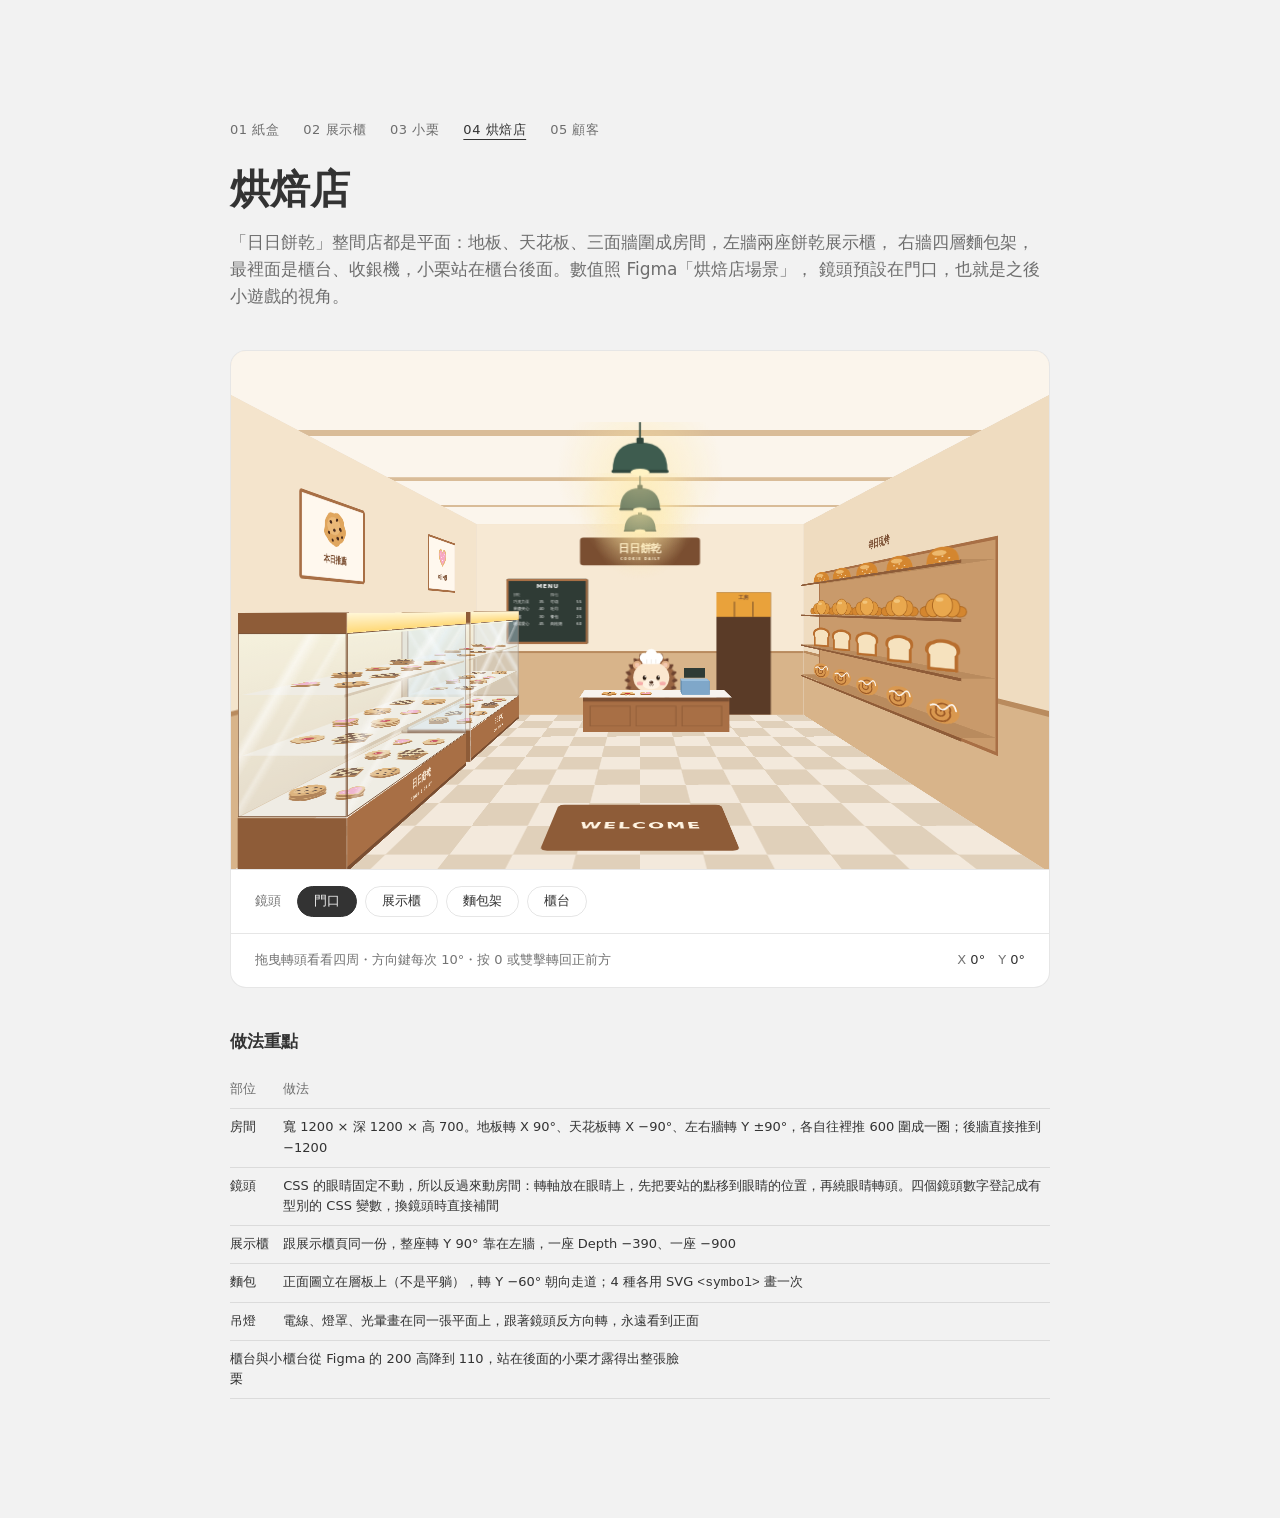
==== commit f5b8dff6: "feat: 3D 實驗室第五個範例——三位顧客與訂單泡泡 兔子、小熊、狐狸跟小栗一樣是 6 層分層紙偶，共用表情（平常／開心／著急）、 走路與手上（空手／紙袋）。頭上的對話泡泡列出要買的商品，可收合成" ====
--- a/bakery.html
+++ b/bakery.html
@@ -8,7 +8,7 @@
     <link rel="stylesheet" href="styles/tokens.css" />
     <link rel="stylesheet" href="styles/lab.css" />
     <link rel="stylesheet" href="styles/display-case.css" />
-    <link rel="stylesheet" href="styles/hedgehog.css" />
+    <link rel="stylesheet" href="styles/characters.css" />
     <link rel="stylesheet" href="styles/shop.css" />
     <!--
       順序有關係：props.js 準備好餅乾、麵包、展示櫃 → shop.js 蓋出整間店 →
@@ -28,6 +28,7 @@
           <a href="display-case.html">02 展示櫃</a>
           <a href="hedgehog.html">03 小栗</a>
           <a href="bakery.html" aria-current="page">04 烘焙店</a>
+          <a href="customers.html">05 顧客</a>
         </nav>
         <h1 class="lab__title">烘焙店</h1>
         <p class="lab__lead">
--- a/styles/tokens.css
+++ b/styles/tokens.css
@@ -125,25 +125,39 @@
   --cookie-icing: #f7a8c4;
   --cookie-icing-dot: #ffffff;
 
-  /* ---------- 小栗（刺蝟店員，Figma「Hedgehog Baker」，200 × 260） ---------- */
-
-  /*
-    小栗自己的「Figma 1px」。之後放進烘焙店時角色要小很多，
-    那一頁只要在容器上覆寫 --hu 就好，不用改這裡。[需確認] 1.5 倍／手機 1.1 倍
-  */
-  --hh-scale: 1.5;
-  --hu: calc(1px * var(--hh-scale));
-  --hh-stage-height: calc(var(--hu) * 360);
-  --hh-perspective: calc(var(--hu) * 700); /* Figma 小栗展示用的 Perspective 700 */
-  --hh-tilt-x: -8deg; /* 預設稍微側身，一打開就看得出分層 */
-  --hh-tilt-y: 25deg;
-  --hh-stage-top: #fbf6ef; /* 舞台用 Figma 小栗畫板的暖色漸層：白色廚師帽在純白底上會看不見 */
-  --hh-stage-bottom: #eadccb;
+  /* ---------- 角色（小栗與顧客共用，都畫在 Figma「Hedgehog Baker」同樣的 200 × 260 畫板上） ---------- */
+
+  /*
+    角色的「Figma 1px」。放進烘焙店時角色要小很多，
+    那一頁只要在容器上覆寫 --chu 就好，不用改這裡。[需確認] 1.5 倍／手機 1.1 倍
+  */
+  --ch-scale: 1.5;
+  --chu: calc(1px * var(--ch-scale));
+  --ch-stage-height: calc(var(--chu) * 360);
+  --ch-perspective: calc(var(--chu) * 700); /* Figma 小栗展示用的 Perspective 700 */
+  --ch-tilt-x: -8deg; /* 預設稍微側身，一打開就看得出分層 */
+  --ch-tilt-y: 25deg;
+  --ch-stage-top: #fbf6ef; /* 舞台用 Figma 小栗畫板的暖色漸層：白色廚師帽在純白底上會看不見 */
+  --ch-stage-bottom: #eadccb;
+  --ch-shadow: rgba(0, 0, 0, 0.22);
 
   /* 走路：一步的時間、身體上下晃的高度、腳抬起的高度 */
-  --hh-walk-duration: 420ms;
-  --hh-bob: calc(var(--hu) * -6);
-  --hh-step: -4px; /* 這個位移套在 SVG 裡的腳上，單位是 SVG 座標，會跟著 SVG 一起縮放 */
+  --ch-walk-duration: 420ms;
+  --ch-bob: calc(var(--chu) * -6);
+  --ch-step: -4px; /* 這個位移套在 SVG 裡的腳上，單位是 SVG 座標，會跟著 SVG 一起縮放 */
+
+  /* 顧客共用的五官與紙袋 */
+  --ch-eye: #2b1d14;
+  --ch-eye-shine: #ffffff;
+  --ch-ink: #4a2e1f; /* 嘴巴、深色鼻子 */
+  --ch-blush: rgba(244, 163, 163, 0.85);
+  --ch-tongue: #f28b8b;
+  --ch-sweat: #9ad3f5;
+  --bag-kraft: #d8b48a; /* 結帳後提的紙袋 */
+  --bag-kraft-dark: #b98b5e;
+  --bag-logo: var(--case-wood-deep);
+
+  /* ---------- 小栗（刺蝟店員）的配色 ---------- */
 
   --hh-spine-dark: #6e4430;
   --hh-spine: #9a6644;
@@ -168,7 +182,59 @@
   --hh-baguette-score: #b9773a;
   --hh-basket: #c8955b;
   --hh-basket-dark: #9e6b3a;
-  --hh-shadow: rgba(0, 0, 0, 0.22);
+
+  /* ---------- 三位顧客的配色 [需確認] ---------- */
+
+  /* 兔子：淺灰毛（白毛在暖色舞台上會看不清楚）、薄荷綠開襟衫、粉紅蝴蝶結 */
+  --rabbit-fur: #d8d1ce;
+  --rabbit-fur-shade: #b9afab;
+  --rabbit-ear-inner: #f2b6c4;
+  --rabbit-muzzle: #f8f4f1;
+  --rabbit-nose: #e5879a;
+  --rabbit-cardigan: #8ccbb4;
+  --rabbit-cardigan-dark: #69a993;
+  --rabbit-button: #fff8ee;
+  --rabbit-ribbon: #e8738a;
+  --rabbit-ribbon-dark: #c95670;
+
+  /* 小熊：棕毛、藍色吊帶褲、紅色領巾 */
+  --bear-fur: #b98055;
+  --bear-fur-dark: #8f5c38;
+  --bear-ear-inner: #e0b08a;
+  --bear-muzzle: #f0d7b4;
+  --bear-overalls: #5d8cc0;
+  --bear-overalls-dark: #4672a3;
+  --bear-button: #f2c14e;
+  --bear-scarf: #d9574f;
+
+  /* 狐狸：橘毛、白色臉頰與胸口、深色耳尖與腳、青綠色圍巾 */
+  --fox-fur: #ec8f43;
+  --fox-white: #fff4e6;
+  --fox-ear-inner: #ffd7b0;
+  --fox-dark: #5a3b2e;
+  --fox-scarf: #3f8f8a;
+  --fox-scarf-dark: #2f706c;
+
+  /* ---------- 對話泡泡與訂單卡 ---------- */
+
+  /* 泡泡是 3D 場景裡的平面，尺寸用 --chu；訂單卡是一般介面，用 px */
+  --bubble-bg: #fffdf8;
+  --bubble-line: #e3d3bd;
+  --bubble-ink: #5a3b27;
+  --bubble-dot: #b98b5e;
+  --bubble-pulse-duration: 1200ms;
+  --order-card-width: 280px;
+  --order-icon-size: 36px;
+  --card-paper: #fff8ee;
+  --card-ink: #5a3b27;
+  --card-muted: rgba(90, 59, 39, 0.6);
+  --card-line: rgba(90, 59, 39, 0.25);
+  --card-shadow: 0 12px 32px rgba(58, 42, 30, 0.22);
+  --card-button-size: 32px;
+
+  /* 顧客展示頁：泡泡在頭上，舞台要比小栗頁高，角色往下挪讓出泡泡的位置 */
+  --cu-stage-height: calc(var(--chu) * 480);
+  --cu-offset-y: calc(var(--chu) * 70);
 
   /* ---------- 麵包（Figma「Bread」4 種正面圖） ---------- */
 
@@ -247,7 +313,7 @@
   :root {
     --box-scale: 1.5;
     --case-scale: 0.6;
-    --hh-scale: 1.1;
+    --ch-scale: 1.1;
     --stage-height: 440px;
     --font-size-h1: 28px;
   }
--- a/styles/characters.css
+++ b/styles/characters.css
@@ -0,0 +1,191 @@
+/*
+  角色（小栗與顧客）共用的分層紙偶。結構照 Figma「Hedgehog Baker」：
+    .character          被轉的元素（preserve-3d），整體角度用 --rx / --ry
+    .character__shadow  腳下的影子，平躺在地上，不跟著身體上下晃
+    .character__rig     身體本體；走路時整個上下晃、左右擺
+    .character__layer   6 層平面，每層用 --depth 前後錯開（Figma 的 Depth），由後往前：
+                          背面 −30、身體 −14、頭 0、頭飾 +4、五官 +6、手 +18
+
+  每個角色都畫在同一個 200 × 260 的畫板上，腳底在 y 250，所以這裡的尺寸、影子、走路全部共用。
+  狀態全部用 data 屬性切換，遊戲那一頁直接改屬性就好：
+    data-expression  normal（平常）／happy（開心）／flustered（慌張、著急）
+    data-walking     true 時走路
+    data-carry       手上拿的東西（小栗：basket／baguette；顧客：none 空手／bag 結帳後的紙袋）
+
+  尺寸以 --chu（角色的「Figma 1px」）為單位，放進不同場景時在容器上覆寫 --chu 即可。
+  圖層的 SVG 由 scripts/characters.js 產生。
+*/
+
+.character {
+  --tilt-x: var(--ch-tilt-x);
+  --tilt-y: var(--ch-tilt-y);
+  --rx: var(--tilt-x);
+  --ry: var(--tilt-y);
+  position: relative;
+  width: calc(var(--chu) * 200);
+  height: calc(var(--chu) * 260);
+  transform-style: preserve-3d;
+  transform: rotateX(var(--rx)) rotateY(var(--ry));
+}
+
+.character.is-settling {
+  transition: transform var(--motion-fast) var(--motion-ease);
+}
+
+.character__rig {
+  position: absolute;
+  inset: 0;
+  transform-style: preserve-3d;
+  /* 左右擺的支點在腳底，擺起來像在走路，而不是整隻在空中晃 */
+  transform-origin: 50% 95%;
+}
+
+.character__layer {
+  position: absolute;
+  top: 0;
+  left: 0;
+  width: 100%;
+  height: 100%;
+  overflow: visible;
+  transform: translateZ(calc(var(--chu) * var(--depth)));
+}
+
+.character__shadow {
+  position: absolute;
+  left: calc(var(--chu) * 30);
+  top: calc(var(--chu) * 225);
+  width: calc(var(--chu) * 140);
+  height: calc(var(--chu) * 50);
+  border-radius: 50%;
+  background: radial-gradient(closest-side, var(--ch-shadow), transparent);
+  /* 中心對齊腳底（Figma 座標 y 250），轉 X 90° 平躺在地上 */
+  transform: rotateX(90deg);
+}
+
+/* ---------- 表情：五官那一層裡有三組，一次只顯示一組 ---------- */
+
+.character [data-face] {
+  display: none;
+}
+.character[data-expression='normal'] [data-face='normal'],
+.character[data-expression='happy'] [data-face='happy'],
+.character[data-expression='flustered'] [data-face='flustered'] {
+  display: inline;
+}
+
+/* ---------- 手上拿的東西 ---------- */
+
+.character [data-carry-item] {
+  display: none;
+}
+.character[data-carry='basket'] [data-carry-item='basket'],
+.character[data-carry='baguette'] [data-carry-item='baguette'],
+.character[data-carry='none'] [data-carry-item='none'],
+.character[data-carry='bag'] [data-carry-item='bag'] {
+  display: inline;
+}
+
+/* ---------- 走路：身體上下晃＋左右擺，兩隻腳輪流抬起 ---------- */
+
+.character[data-walking='true'] .character__rig {
+  animation: ch-bob var(--ch-walk-duration) ease-in-out infinite;
+}
+
+.character[data-walking='true'] .ch-foot {
+  animation: ch-step var(--ch-walk-duration) ease-in-out infinite;
+}
+
+.character[data-walking='true'] .ch-foot--r {
+  animation-delay: calc(var(--ch-walk-duration) / -2);
+}
+
+@keyframes ch-bob {
+  0%,
+  50%,
+  100% {
+    translate: 0 0;
+    rotate: 0deg;
+  }
+  25% {
+    translate: 0 var(--ch-bob);
+    rotate: -2deg;
+  }
+  75% {
+    translate: 0 var(--ch-bob);
+    rotate: 2deg;
+  }
+}
+
+@keyframes ch-step {
+  0%,
+  100% {
+    translate: 0 0;
+  }
+  50% {
+    translate: 0 var(--ch-step);
+  }
+}
+
+@media (prefers-reduced-motion: reduce) {
+  .character[data-walking='true'] .character__rig,
+  .character[data-walking='true'] .ch-foot {
+    animation: none;
+  }
+  .character.is-settling {
+    transition: none;
+  }
+}
+
+/* ---------- 角色展示頁的舞台 ---------- */
+
+.scene--character {
+  height: var(--ch-stage-height);
+  display: grid;
+  place-items: center;
+  perspective: var(--ch-perspective);
+  background: linear-gradient(var(--ch-stage-top), var(--ch-stage-bottom));
+}
+
+/* ---------- 顧客展示頁：三位疊在同一個位置，一次顯示一位 ---------- */
+
+/* 頭上還有對話泡泡，舞台比小栗頁高，角色往下挪讓出泡泡的位置 */
+.scene--customers {
+  height: var(--cu-stage-height);
+}
+
+.customers {
+  --tilt-x: var(--ch-tilt-x);
+  --tilt-y: var(--ch-tilt-y);
+  --rx: var(--tilt-x);
+  --ry: var(--tilt-y);
+  position: relative;
+  width: calc(var(--chu) * 200);
+  height: calc(var(--chu) * 260);
+  transform-style: preserve-3d;
+  transform: rotateX(var(--rx)) rotateY(var(--ry));
+  translate: 0 var(--cu-offset-y);
+}
+
+.customers.is-settling {
+  transition: transform var(--motion-fast) var(--motion-ease);
+}
+
+/* 整組一起轉，裡面的角色自己不再轉一次 */
+.customers > .character {
+  position: absolute;
+  inset: 0;
+  display: none;
+  transform: none;
+}
+
+.customers[data-customer='rabbit'] > [data-character='rabbit'],
+.customers[data-customer='bear'] > [data-character='bear'],
+.customers[data-customer='fox'] > [data-character='fox'] {
+  display: block;
+}
+
+@media (prefers-reduced-motion: reduce) {
+  .customers.is-settling {
+    transition: none;
+  }
+}
--- a/styles/shop.css
+++ b/styles/shop.css
@@ -10,7 +10,7 @@
 */
 
 /*
-  擺放用的變數不往下繼承：展示櫃、小栗也是房間裡的 .shop__part，
+  擺放用的變數不往下繼承：展示櫃、角色也是房間裡的 .shop__part，
   它們裡面的零件如果沒寫 --l，不能撿到外層櫃子自己的擺放位置。
 */
 @property --l {
@@ -82,13 +82,13 @@
 
 .shop {
   /*
-    放進來的展示櫃、小栗改用烘焙店的單位。用到這兩個單位的 token 也要在這裡重算，
+    放進來的展示櫃、角色改用烘焙店的單位。用到這兩個單位的 token 也要在這裡重算，
     因為 :root 上的值已經用各自展示頁的倍率算好了。
   */
   --cu: var(--su);
-  --hu: var(--su);
+  --chu: var(--su);
   --case-frame-width: calc(var(--cu) * 2);
-  --hh-bob: calc(var(--hu) * -6);
+  --ch-bob: calc(var(--chu) * -6);
 
   position: relative;
   height: calc(var(--su) * 760);
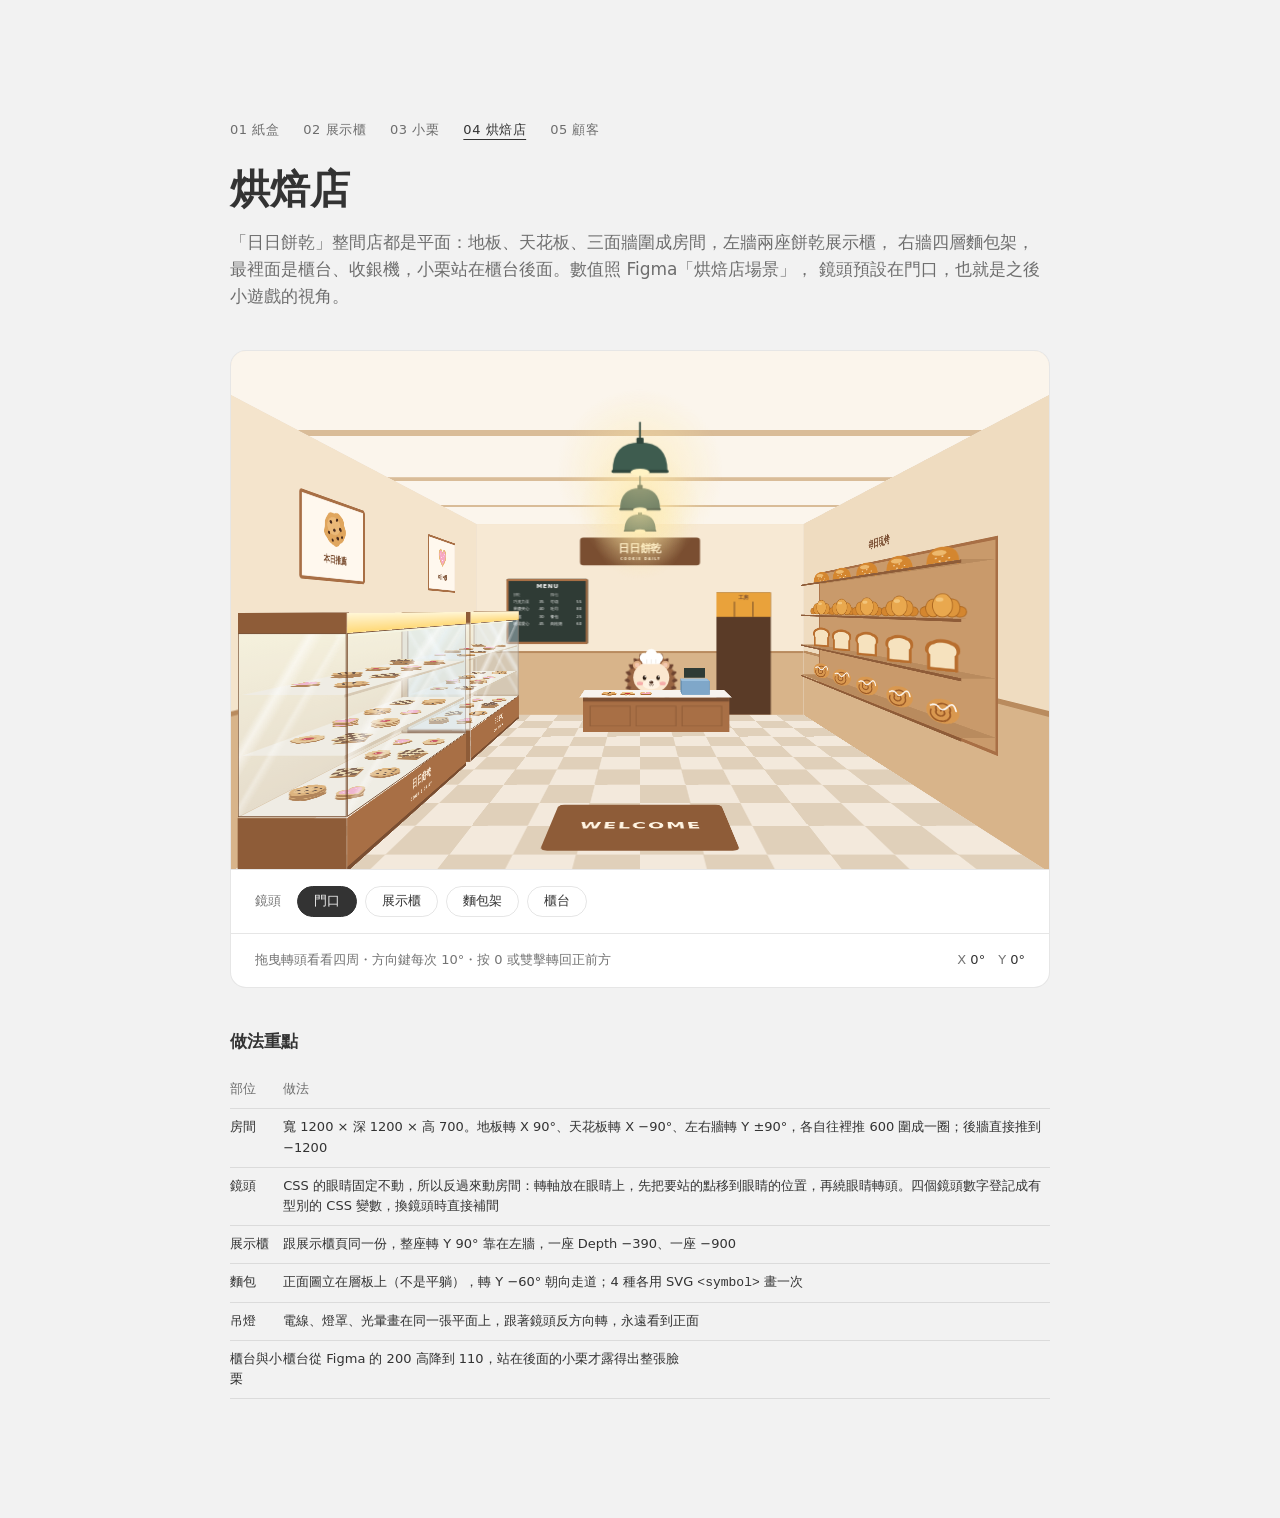
==== commit 3dd7d197: "fix: 烘焙店分成牆面、擺設兩層，修正轉頭時牆上破洞露出背景 整間店放在同一個 3D 空間時，Chrome 排前後會把被切成碎片的牆漏畫幾塊 （例如麵包架鏡頭看不到後牆右半邊和工房的門），原本被米色" ====
--- a/bakery.html
+++ b/bakery.html
@@ -48,9 +48,9 @@
           aria-label="烘焙店日日餅乾 3D 場景"
           aria-describedby="shop-hint"
         >
-          <div id="shop" class="shop" data-camera="door">
-            <!-- 整間店由 scripts/shop.js 產生（遊戲頁共用同一份） -->
-            <div class="shop__room" data-scene="bakery" data-rotate-target aria-hidden="true"></div>
+          <div id="shop" class="shop" data-camera="door" data-rotate-target>
+            <!-- 整間店由 scripts/shop.js 產生（遊戲頁共用同一份）：這一層是牆面，擺設那層會長在它後面；拖曳的角度改在 #shop 上，兩層一起轉 -->
+            <div class="shop__room" data-scene="bakery" aria-hidden="true"></div>
           </div>
         </div>
 
--- a/styles/shop.css
+++ b/styles/shop.css
@@ -90,6 +90,15 @@
   --case-frame-width: calc(var(--cu) * 2);
   --ch-bob: calc(var(--chu) * -6);
 
+  /*
+    拖曳的角度（scripts/rotate.js 改的）寫在取景框上，店分成好幾層 .shop__room，
+    每一層都從這裡繼承同一個角度，轉頭時才會一起轉。
+  */
+  --tilt-x: 0deg;
+  --tilt-y: 0deg;
+  --rx: var(--tilt-x);
+  --ry: var(--tilt-y);
+
   position: relative;
   height: calc(var(--su) * 760);
   overflow: hidden;
@@ -133,18 +142,16 @@
 /*
   房間。CSS 的眼睛固定在取景框中心正前方 700（perspective），所以「移動鏡頭」其實是反過來移動房間：
   把房間的轉軸（transform-origin）放在眼睛上，先把「鏡頭要站的點」平移到眼睛的位置，再繞著眼睛轉頭。
-  眼睛在房間座標裡是 (600, 315, 700)：取景框中心 (600, 380) 扣掉房間往下的 65。
-  --rx / --ry 是拖曳的角度（scripts/rotate.js 改的）。轉頭的方向跟拖曳相反，
+  眼睛在房間座標裡是 (600, 315, 700)，房間擺在讓這一點剛好落在取景框正中央的位置
+  （1200 × 760 的取景框裡就是往下 65；遊戲頁手機版的取景框比較高，眼睛照樣在正中央）。
+  --rx / --ry 是拖曳的角度（從 .shop 繼承）。轉頭的方向跟拖曳相反，
   畫面才會跟著手指走（像街景：往左拖，看到右邊的東西）。
+  店分成好幾層（牆面、擺設…，見 scripts/shop.js），每一層都套這個 transform，疊在同一個位置。
 */
 .shop__room {
-  --tilt-x: 0deg;
-  --tilt-y: 0deg;
-  --rx: var(--tilt-x);
-  --ry: var(--tilt-y);
   position: absolute;
-  left: 0;
-  top: calc(var(--su) * 65);
+  left: calc(50% - var(--su) * 600);
+  top: calc(50% - var(--su) * 315);
   width: calc(var(--su) * 1200);
   height: calc(var(--su) * 700);
   transform-style: preserve-3d;
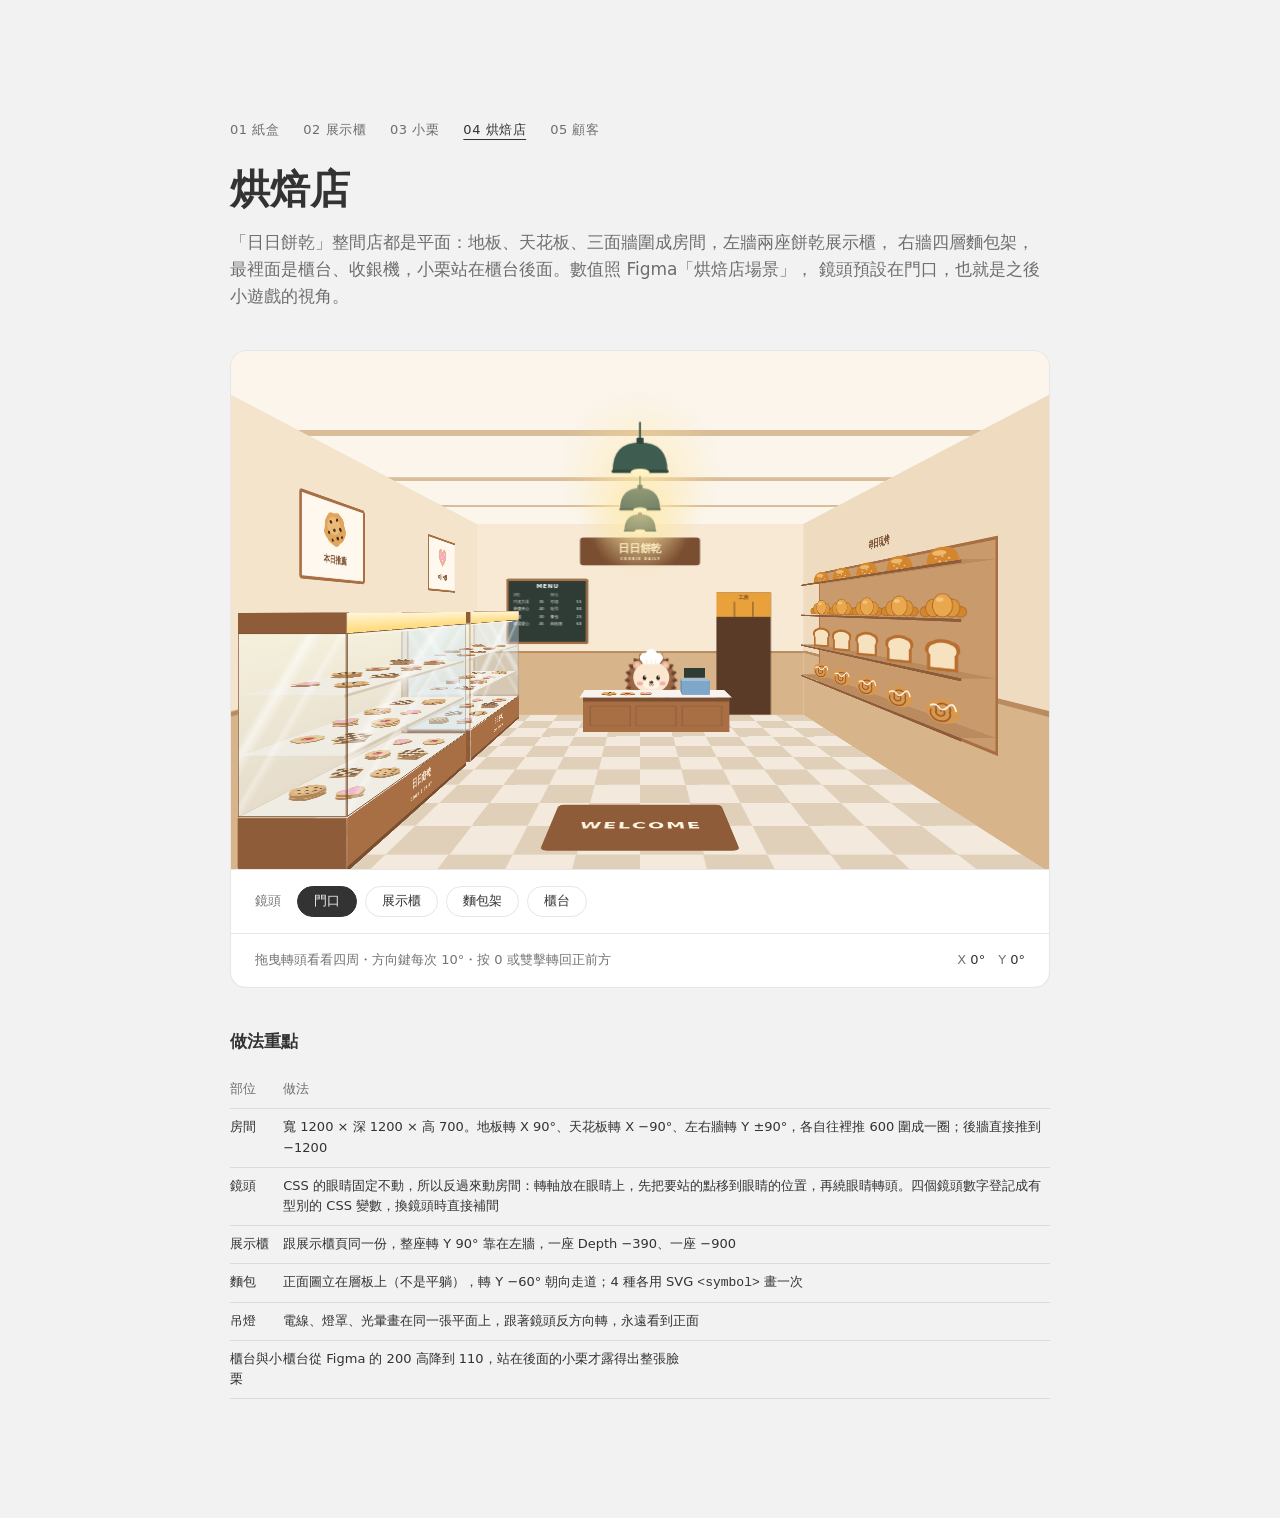
==== commit 91c7f78a: "fix: 烘焙店的地板、天花板、三面牆改成各自一層，修正某些寬度下牆上破洞 上一個修正把牆面和擺設分兩層，但牆面彼此放在同一個 3D 空間時， Chrome 在某些舞台寬度下仍會把左牆靠後牆那一段、後" ====
--- a/bakery.html
+++ b/bakery.html
@@ -49,7 +49,7 @@
           aria-describedby="shop-hint"
         >
           <div id="shop" class="shop" data-camera="door" data-rotate-target>
-            <!-- 整間店由 scripts/shop.js 產生（遊戲頁共用同一份）：這一層是牆面，擺設那層會長在它後面；拖曳的角度改在 #shop 上，兩層一起轉 -->
+            <!-- 整間店由 scripts/shop.js 產生（遊戲頁共用同一份）：這一層是地板，天花板、三面牆、擺設各一層會長在它後面；拖曳的角度寫在 #shop 上，每一層一起轉 -->
             <div class="shop__room" data-scene="bakery" aria-hidden="true"></div>
           </div>
         </div>
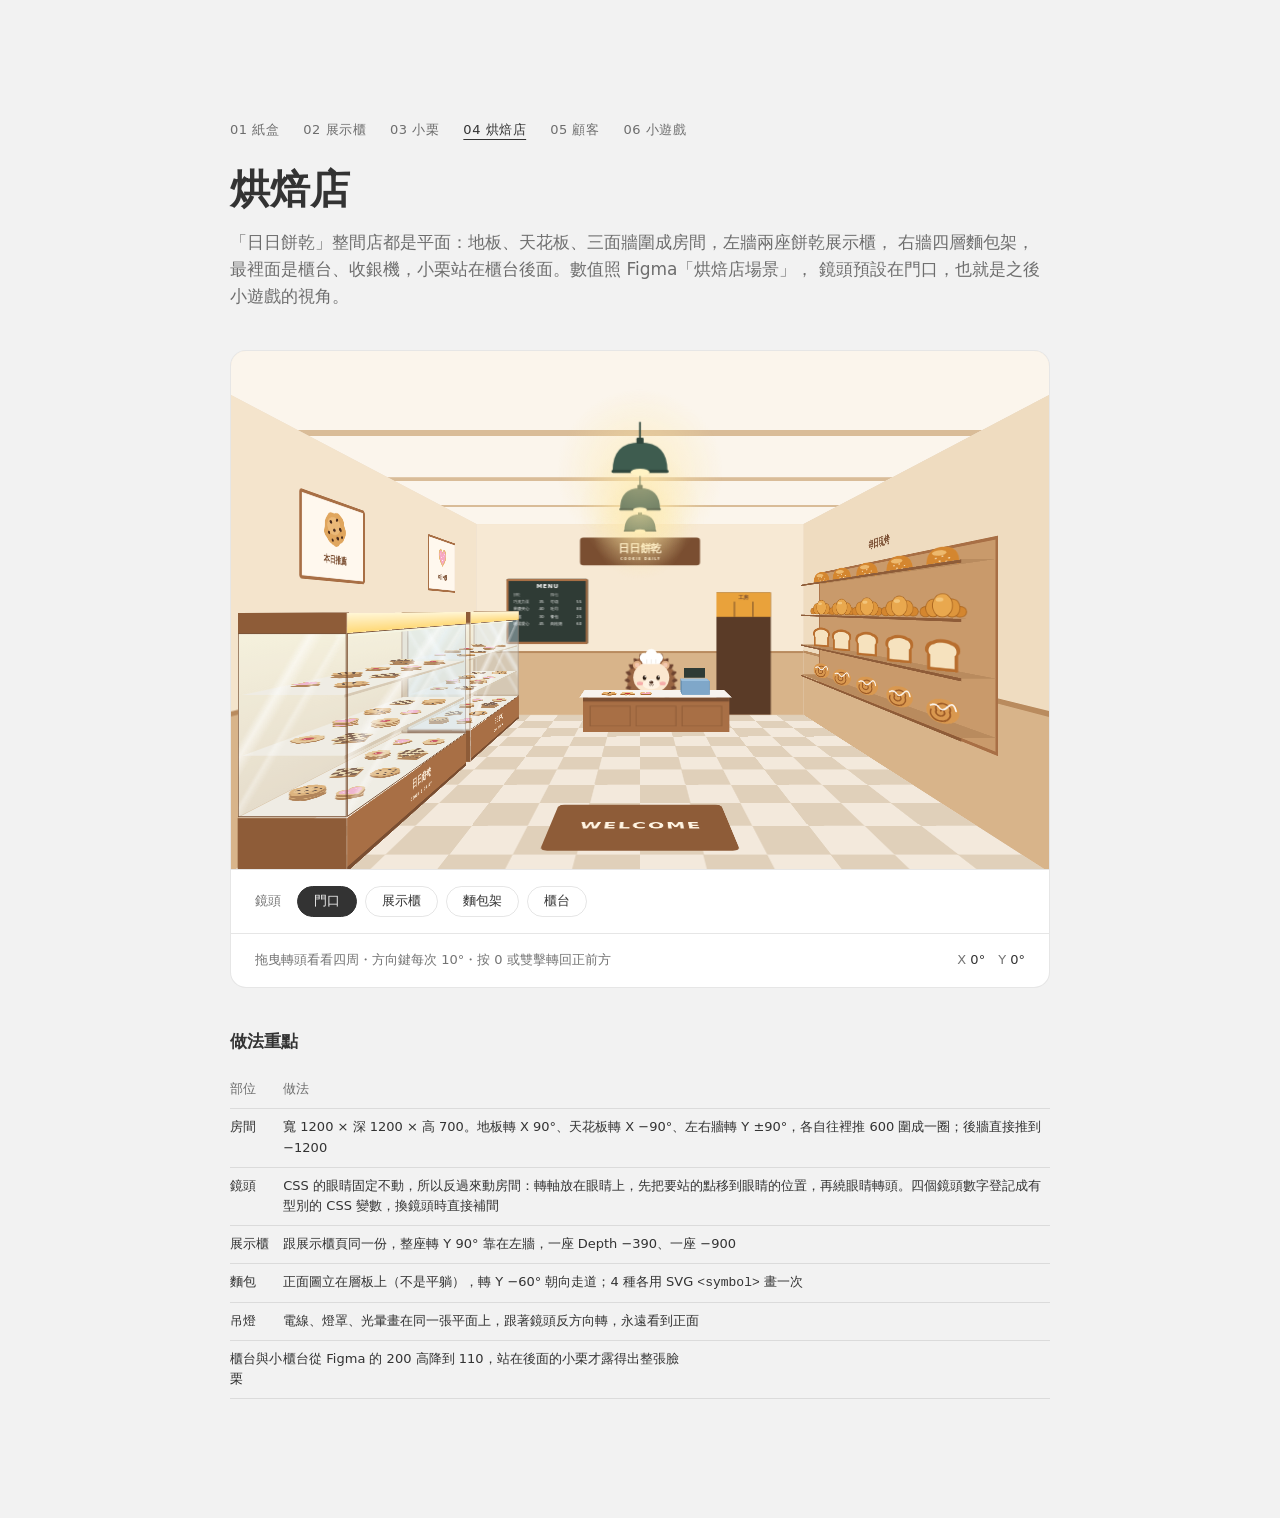
==== commit 85460593: "feat: 3D 實驗室第六個範例（6-1）——小遊戲開場：店面、推門進店、導覽 - 店外看得到「日日餅乾」店面：招牌、鵝頸燈、條紋遮雨棚、兩扇看得到店裡的櫥窗、盆栽與 A 字立牌 - 點店門：門以左" ====
--- a/bakery.html
+++ b/bakery.html
@@ -29,6 +29,7 @@
           <a href="hedgehog.html">03 小栗</a>
           <a href="bakery.html" aria-current="page">04 烘焙店</a>
           <a href="customers.html">05 顧客</a>
+          <a href="game.html">06 小遊戲</a>
         </nav>
         <h1 class="lab__title">烘焙店</h1>
         <p class="lab__lead">
--- a/styles/tokens.css
+++ b/styles/tokens.css
@@ -306,6 +306,78 @@
   --shop-lamp-shade: #3e5c4f;
   --shop-lamp-bulb: #fff3c4;
   --shop-lamp-glow: rgba(255, 233, 168, 0.55);
+
+  /* ---------- 小遊戲：店門口（開場）。[需確認] 配色是暫定值 ---------- */
+
+  /* 店外的天空與人行道 */
+  --front-sky-top: #bfdcea;
+  --front-sky-bottom: #f6ecdc;
+  --front-ground: #ddd2c3;
+  --front-ground-line: #cbbda9;
+  --front-step: #cdbfac;
+  --front-shadow: rgba(58, 42, 30, 0.18);
+
+  /* 店面：奶油色雨淋板外牆，屋簷、壁柱、窗框、門框、腰板漆成墨綠（跟店裡的吊燈同色） */
+  --front-wall: #f5e8d2;
+  --front-wall-line: #e8d6b8;
+  --front-trim: var(--shop-lamp-shade);
+  --front-trim-light: #58786a;
+  --front-sign-line: rgba(255, 244, 226, 0.55);
+  --front-glass: rgba(198, 226, 236, 0.3);
+  --front-glass-shine: rgba(255, 255, 255, 0.55);
+  --front-glass-shine-soft: rgba(255, 255, 255, 0.3);
+  --front-decal: rgba(255, 255, 255, 0.85);
+  --front-platform: var(--case-wood);
+  --front-platform-top: #c4895a;
+  --front-jar-glass: rgba(220, 238, 244, 0.22);
+  --front-jar-line: rgba(122, 82, 54, 0.45);
+  --front-jar-lid: var(--case-wood);
+  --front-jar-lid-dark: var(--case-wood-deep);
+  --front-stand: #f7f3ee;
+
+  /* 店門：木門、玻璃、黃銅把手，玻璃上掛 OPEN 牌 */
+  --front-door: var(--case-wood);
+  --front-door-hover: #b97c50;
+  --front-door-dark: var(--case-wood-dark);
+  --front-door-glass: #cfe3e8;
+  --front-handle: #e3b552;
+  --front-open: var(--case-cream);
+  --front-open-ink: var(--cookie-jam);
+  --front-open-cord: var(--case-wood-deep);
+  --front-focus: var(--case-cream);
+  --front-hint: rgba(255, 244, 226, 0.9); /* 門框外擴散的提示光暈 */
+  --front-hint-fade: rgba(255, 244, 226, 0);
+
+  /* 條紋遮雨棚 */
+  --front-awning-a: #e2703a;
+  --front-awning-b: var(--case-cream);
+  --front-awning-shade: rgba(58, 42, 30, 0.22);
+
+  /* 門口的盆栽 */
+  --front-pot: #c9744a;
+  --front-pot-rim: #b5633d;
+  --front-bush: #79a872;
+  --front-bush-dark: #5d8a58;
+  --front-flower: var(--cookie-icing);
+
+  /* 開場的動畫 [需確認] */
+  --game-door-duration: 900ms;
+  --game-door-ease: cubic-bezier(0.33, 1, 0.68, 1);
+  --game-door-open: 100; /* 門往店裡轉開幾度 */
+  --game-walk-duration: 2400ms; /* 從人行道走進門口 */
+  --game-hint-duration: 1600ms;
+
+  /*
+    遊戲舞台的取景框：桌面版跟烘焙店頁一樣 1200 × 760。
+    手機版寬度撐滿螢幕、高度加到 1800（[需確認]），上下多看到地板和天花板，
+    說明卡蓋在下面的地板上，不會擋到商品和小栗。
+  */
+  --game-view-height: calc(var(--su) * 760);
+  --game-card-width: 680px;
+  --game-button-height: 44px; /* 手指按得準的大小 */
+  --game-button-bg: var(--case-wood-deep);
+  --game-button-hover: var(--case-wood-dark);
+  --game-button-ink: var(--case-cream);
 }
 
 /* 斷點沿用作品集的三個：375 / 768 / 1200 */
@@ -316,6 +388,7 @@
     --ch-scale: 1.1;
     --stage-height: 440px;
     --font-size-h1: 28px;
+    --game-view-height: calc(var(--su) * 1800);
   }
 }
 
